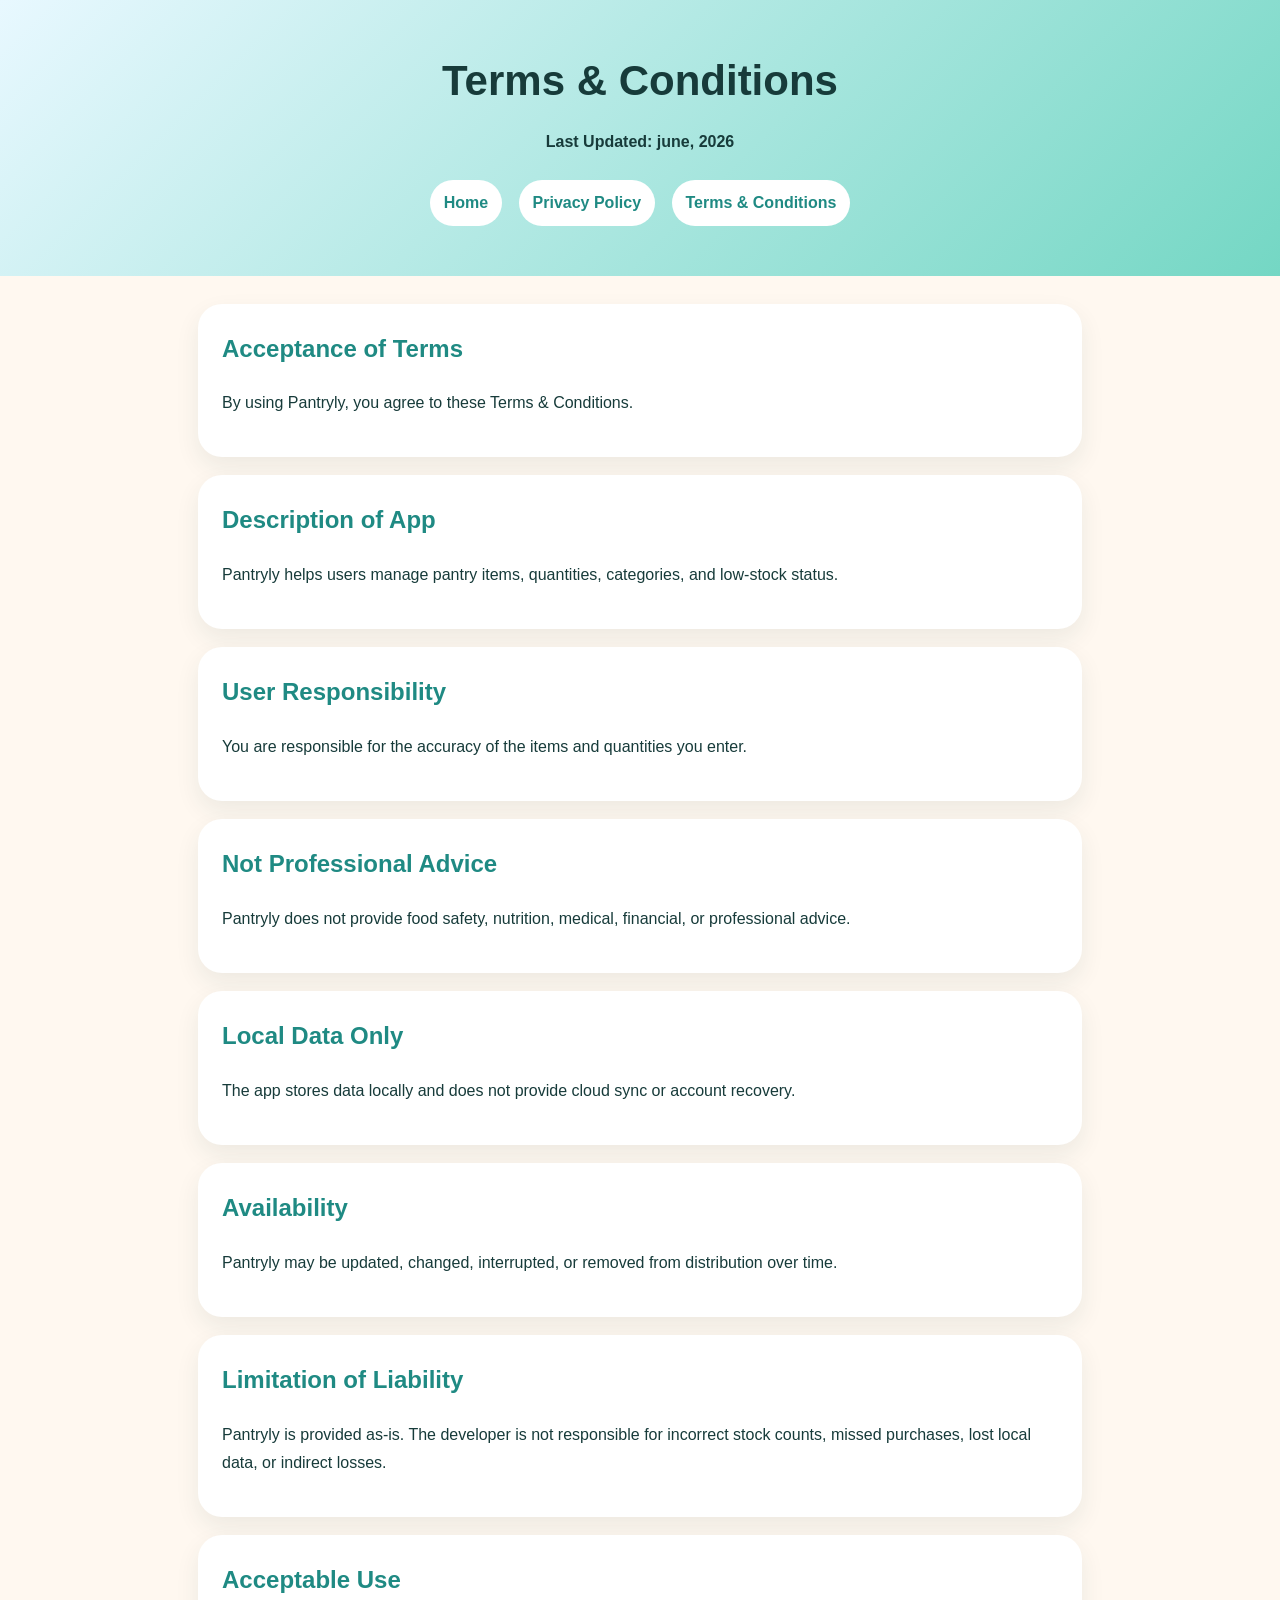
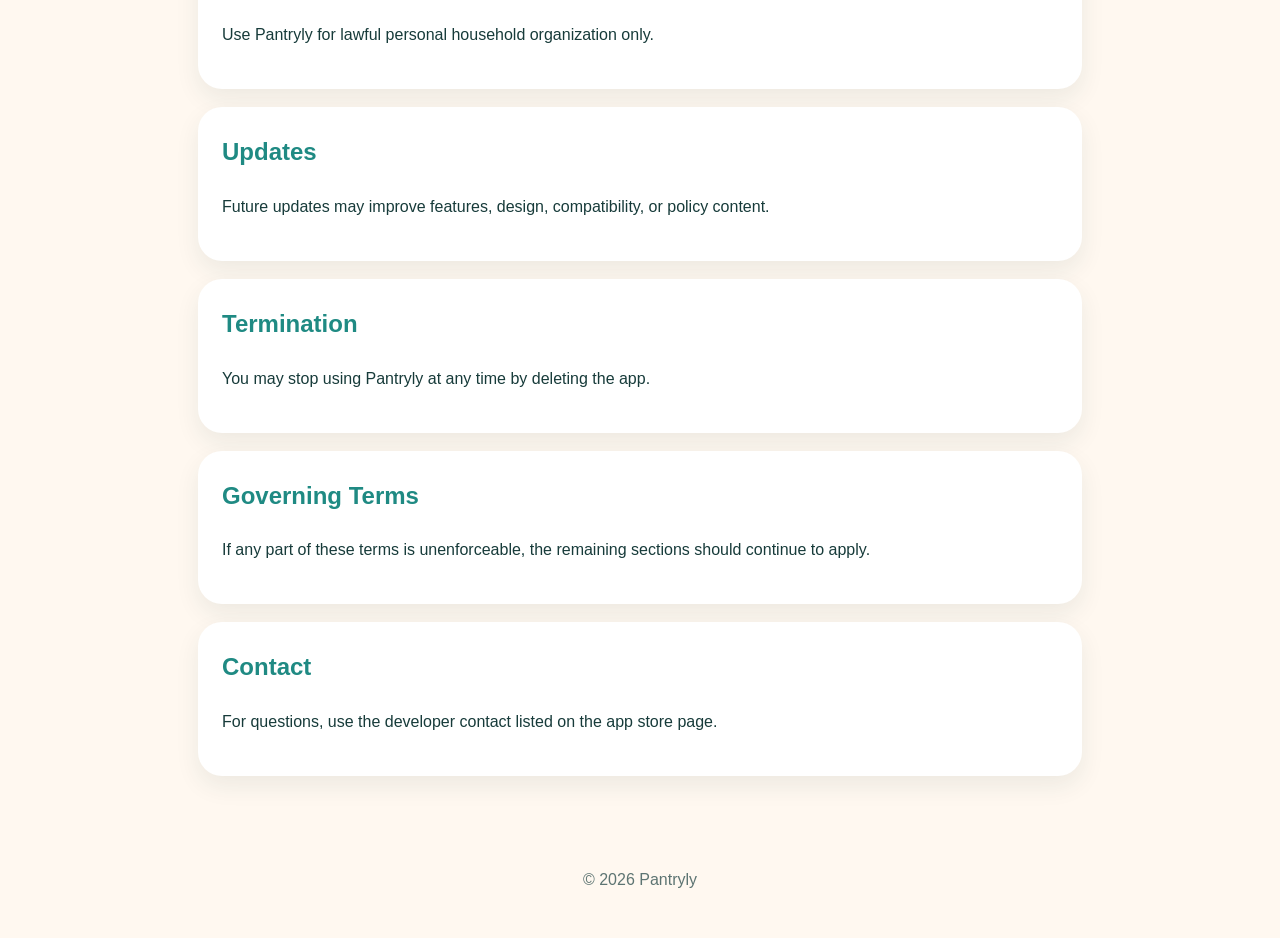
==== docs/terms-conditions.html @ 71164558 "////" ====
<!DOCTYPE html>
<html lang="en">
<head>
    <meta charset="UTF-8" />
    <meta name="viewport" content="width=device-width, initial-scale=1.0" />
    <title>Pantryly Terms & Conditions</title>
    <link rel="stylesheet" href="styles.css" />
</head>
<body>
<header>
    <h1>Terms & Conditions</h1>
    <p>Last Updated: june, 2026</p>
    <nav>
        <a href="index.html">Home</a>
        <a href="privacy-policy.html">Privacy Policy</a>
        <a href="terms-conditions.html">Terms & Conditions</a>
    </nav>
</header>

<main>
    <section class="card"><h2>Acceptance of Terms</h2><p>By using Pantryly, you agree to these Terms & Conditions.</p></section>
    <section class="card"><h2>Description of App</h2><p>Pantryly helps users manage pantry items, quantities, categories, and low-stock status.</p></section>
    <section class="card"><h2>User Responsibility</h2><p>You are responsible for the accuracy of the items and quantities you enter.</p></section>
    <section class="card"><h2>Not Professional Advice</h2><p>Pantryly does not provide food safety, nutrition, medical, financial, or professional advice.</p></section>
    <section class="card"><h2>Local Data Only</h2><p>The app stores data locally and does not provide cloud sync or account recovery.</p></section>
    <section class="card"><h2>Availability</h2><p>Pantryly may be updated, changed, interrupted, or removed from distribution over time.</p></section>
    <section class="card"><h2>Limitation of Liability</h2><p>Pantryly is provided as-is. The developer is not responsible for incorrect stock counts, missed purchases, lost local data, or indirect losses.</p></section>
    <section class="card"><h2>Acceptable Use</h2><p>Use Pantryly for lawful personal household organization only.</p></section>
    <section class="card"><h2>Updates</h2><p>Future updates may improve features, design, compatibility, or policy content.</p></section>
    <section class="card"><h2>Termination</h2><p>You may stop using Pantryly at any time by deleting the app.</p></section>
    <section class="card"><h2>Governing Terms</h2><p>If any part of these terms is unenforceable, the remaining sections should continue to apply.</p></section>
    <section class="card"><h2>Contact</h2><p>For questions, use the developer contact listed on the app store page.</p></section>
</main>

<footer>
    <p>© 2026 Pantryly</p>
</footer>
</body>
</html>
---- docs/styles.css ----
:root {
  --mint: #74d7c4;
  --teal: #1f8a83;
  --dark: #173b3a;
  --cream: #fff8f0;
  --coral: #ff8a7a;
  --sky: #e8f8ff;
  --white: #ffffff;
}

* {
  box-sizing: border-box;
}

body {
  margin: 0;
  font-family: Arial, Helvetica, sans-serif;
  background: var(--cream);
  color: var(--dark);
  line-height: 1.75;
}

header {
  background: linear-gradient(135deg, var(--sky), var(--mint));
  padding: 44px 20px;
  text-align: center;
}

header h1 {
  font-size: 42px;
  margin: 0 0 10px;
}

header p {
  margin: 6px 0;
  font-weight: 600;
}

nav {
  margin-top: 18px;
}

nav a {
  display: inline-block;
  margin: 6px;
  padding: 9px 14px;
  background: var(--white);
  color: var(--teal);
  border-radius: 999px;
  text-decoration: none;
  font-weight: 700;
}

main {
  max-width: 920px;
  margin: auto;
  padding: 28px 18px;
}

.card {
  background: var(--white);
  border-radius: 24px;
  padding: 24px;
  margin-bottom: 18px;
  box-shadow: 0 10px 24px rgba(23, 59, 58, 0.08);
}

h2 {
  margin-top: 0;
  color: var(--teal);
}

.badge {
  display: inline-block;
  background: var(--teal);
  color: white;
  padding: 7px 13px;
  border-radius: 999px;
  font-size: 14px;
  font-weight: 700;
}

footer {
  text-align: center;
  padding: 28px 20px;
  color: #5d7472;
}
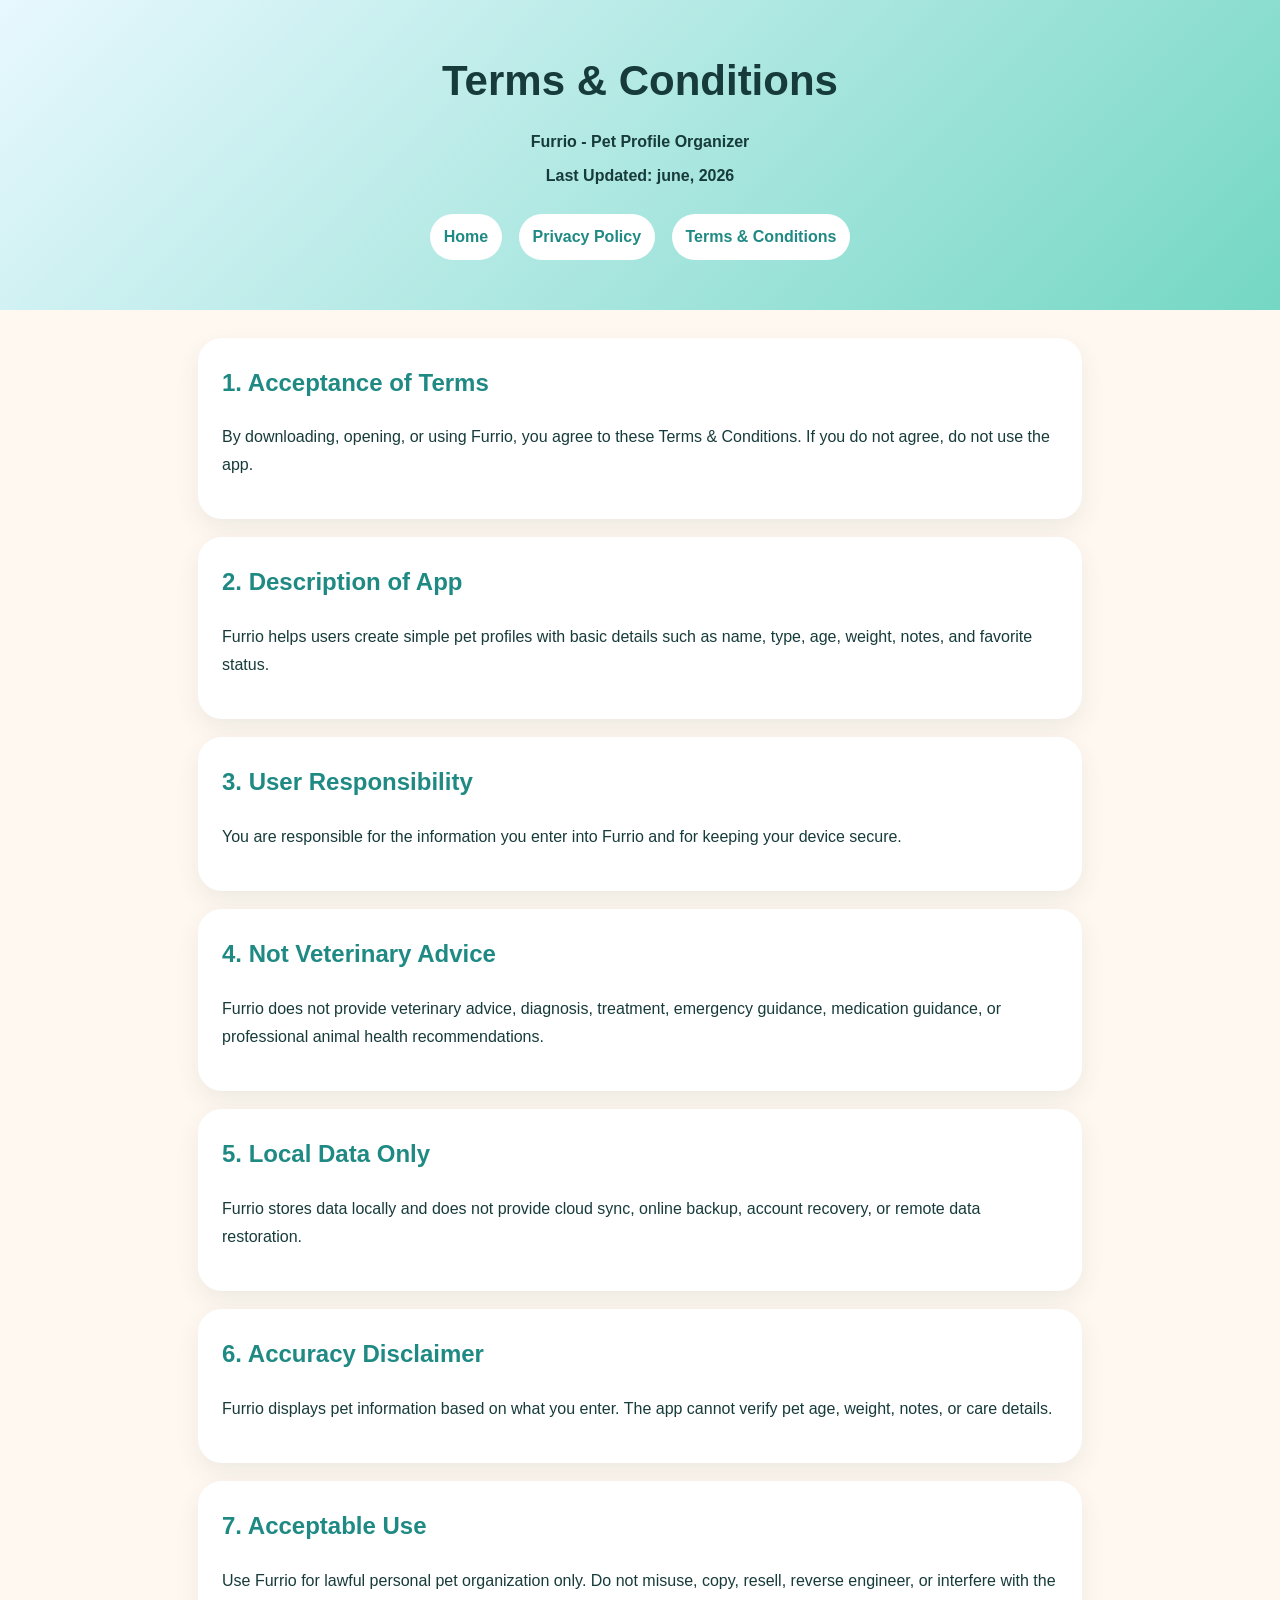
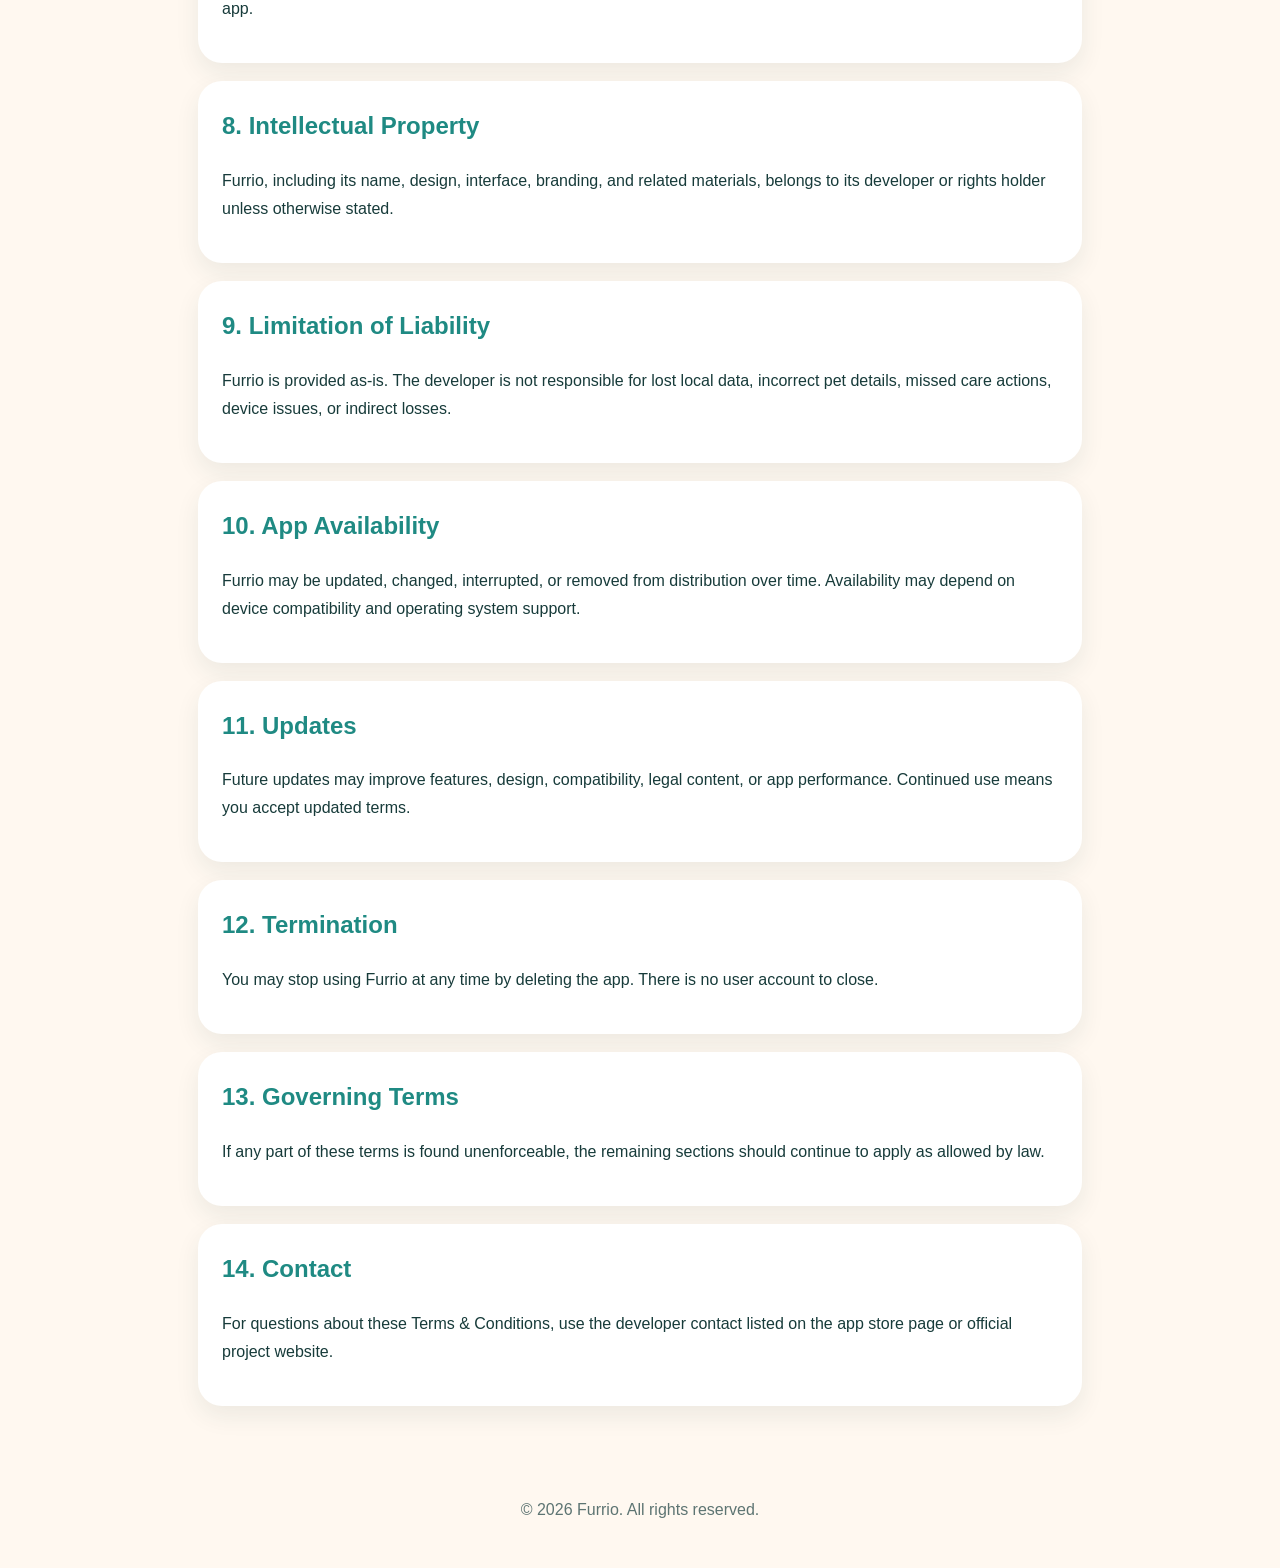
==== commit fbfb5b54: "///l;l" ====
--- a/docs/terms-conditions.html
+++ b/docs/terms-conditions.html
@@ -3,12 +3,13 @@
 <head>
     <meta charset="UTF-8" />
     <meta name="viewport" content="width=device-width, initial-scale=1.0" />
-    <title>Pantryly Terms & Conditions</title>
+    <title>Furrio Terms & Conditions</title>
     <link rel="stylesheet" href="styles.css" />
 </head>
 <body>
 <header>
     <h1>Terms & Conditions</h1>
+    <p>Furrio - Pet Profile Organizer</p>
     <p>Last Updated: june, 2026</p>
     <nav>
         <a href="index.html">Home</a>
@@ -18,22 +19,24 @@
 </header>
 
 <main>
-    <section class="card"><h2>Acceptance of Terms</h2><p>By using Pantryly, you agree to these Terms & Conditions.</p></section>
-    <section class="card"><h2>Description of App</h2><p>Pantryly helps users manage pantry items, quantities, categories, and low-stock status.</p></section>
-    <section class="card"><h2>User Responsibility</h2><p>You are responsible for the accuracy of the items and quantities you enter.</p></section>
-    <section class="card"><h2>Not Professional Advice</h2><p>Pantryly does not provide food safety, nutrition, medical, financial, or professional advice.</p></section>
-    <section class="card"><h2>Local Data Only</h2><p>The app stores data locally and does not provide cloud sync or account recovery.</p></section>
-    <section class="card"><h2>Availability</h2><p>Pantryly may be updated, changed, interrupted, or removed from distribution over time.</p></section>
-    <section class="card"><h2>Limitation of Liability</h2><p>Pantryly is provided as-is. The developer is not responsible for incorrect stock counts, missed purchases, lost local data, or indirect losses.</p></section>
-    <section class="card"><h2>Acceptable Use</h2><p>Use Pantryly for lawful personal household organization only.</p></section>
-    <section class="card"><h2>Updates</h2><p>Future updates may improve features, design, compatibility, or policy content.</p></section>
-    <section class="card"><h2>Termination</h2><p>You may stop using Pantryly at any time by deleting the app.</p></section>
-    <section class="card"><h2>Governing Terms</h2><p>If any part of these terms is unenforceable, the remaining sections should continue to apply.</p></section>
-    <section class="card"><h2>Contact</h2><p>For questions, use the developer contact listed on the app store page.</p></section>
+    <section class="card"><h2>1. Acceptance of Terms</h2><p>By downloading, opening, or using Furrio, you agree to these Terms & Conditions. If you do not agree, do not use the app.</p></section>
+    <section class="card"><h2>2. Description of App</h2><p>Furrio helps users create simple pet profiles with basic details such as name, type, age, weight, notes, and favorite status.</p></section>
+    <section class="card"><h2>3. User Responsibility</h2><p>You are responsible for the information you enter into Furrio and for keeping your device secure.</p></section>
+    <section class="card"><h2>4. Not Veterinary Advice</h2><p>Furrio does not provide veterinary advice, diagnosis, treatment, emergency guidance, medication guidance, or professional animal health recommendations.</p></section>
+    <section class="card"><h2>5. Local Data Only</h2><p>Furrio stores data locally and does not provide cloud sync, online backup, account recovery, or remote data restoration.</p></section>
+    <section class="card"><h2>6. Accuracy Disclaimer</h2><p>Furrio displays pet information based on what you enter. The app cannot verify pet age, weight, notes, or care details.</p></section>
+    <section class="card"><h2>7. Acceptable Use</h2><p>Use Furrio for lawful personal pet organization only. Do not misuse, copy, resell, reverse engineer, or interfere with the app.</p></section>
+    <section class="card"><h2>8. Intellectual Property</h2><p>Furrio, including its name, design, interface, branding, and related materials, belongs to its developer or rights holder unless otherwise stated.</p></section>
+    <section class="card"><h2>9. Limitation of Liability</h2><p>Furrio is provided as-is. The developer is not responsible for lost local data, incorrect pet details, missed care actions, device issues, or indirect losses.</p></section>
+    <section class="card"><h2>10. App Availability</h2><p>Furrio may be updated, changed, interrupted, or removed from distribution over time. Availability may depend on device compatibility and operating system support.</p></section>
+    <section class="card"><h2>11. Updates</h2><p>Future updates may improve features, design, compatibility, legal content, or app performance. Continued use means you accept updated terms.</p></section>
+    <section class="card"><h2>12. Termination</h2><p>You may stop using Furrio at any time by deleting the app. There is no user account to close.</p></section>
+    <section class="card"><h2>13. Governing Terms</h2><p>If any part of these terms is found unenforceable, the remaining sections should continue to apply as allowed by law.</p></section>
+    <section class="card"><h2>14. Contact</h2><p>For questions about these Terms & Conditions, use the developer contact listed on the app store page or official project website.</p></section>
 </main>
 
 <footer>
-    <p>© 2026 Pantryly</p>
+    <p>© 2026 Furrio. All rights reserved.</p>
 </footer>
 </body>
 </html>
